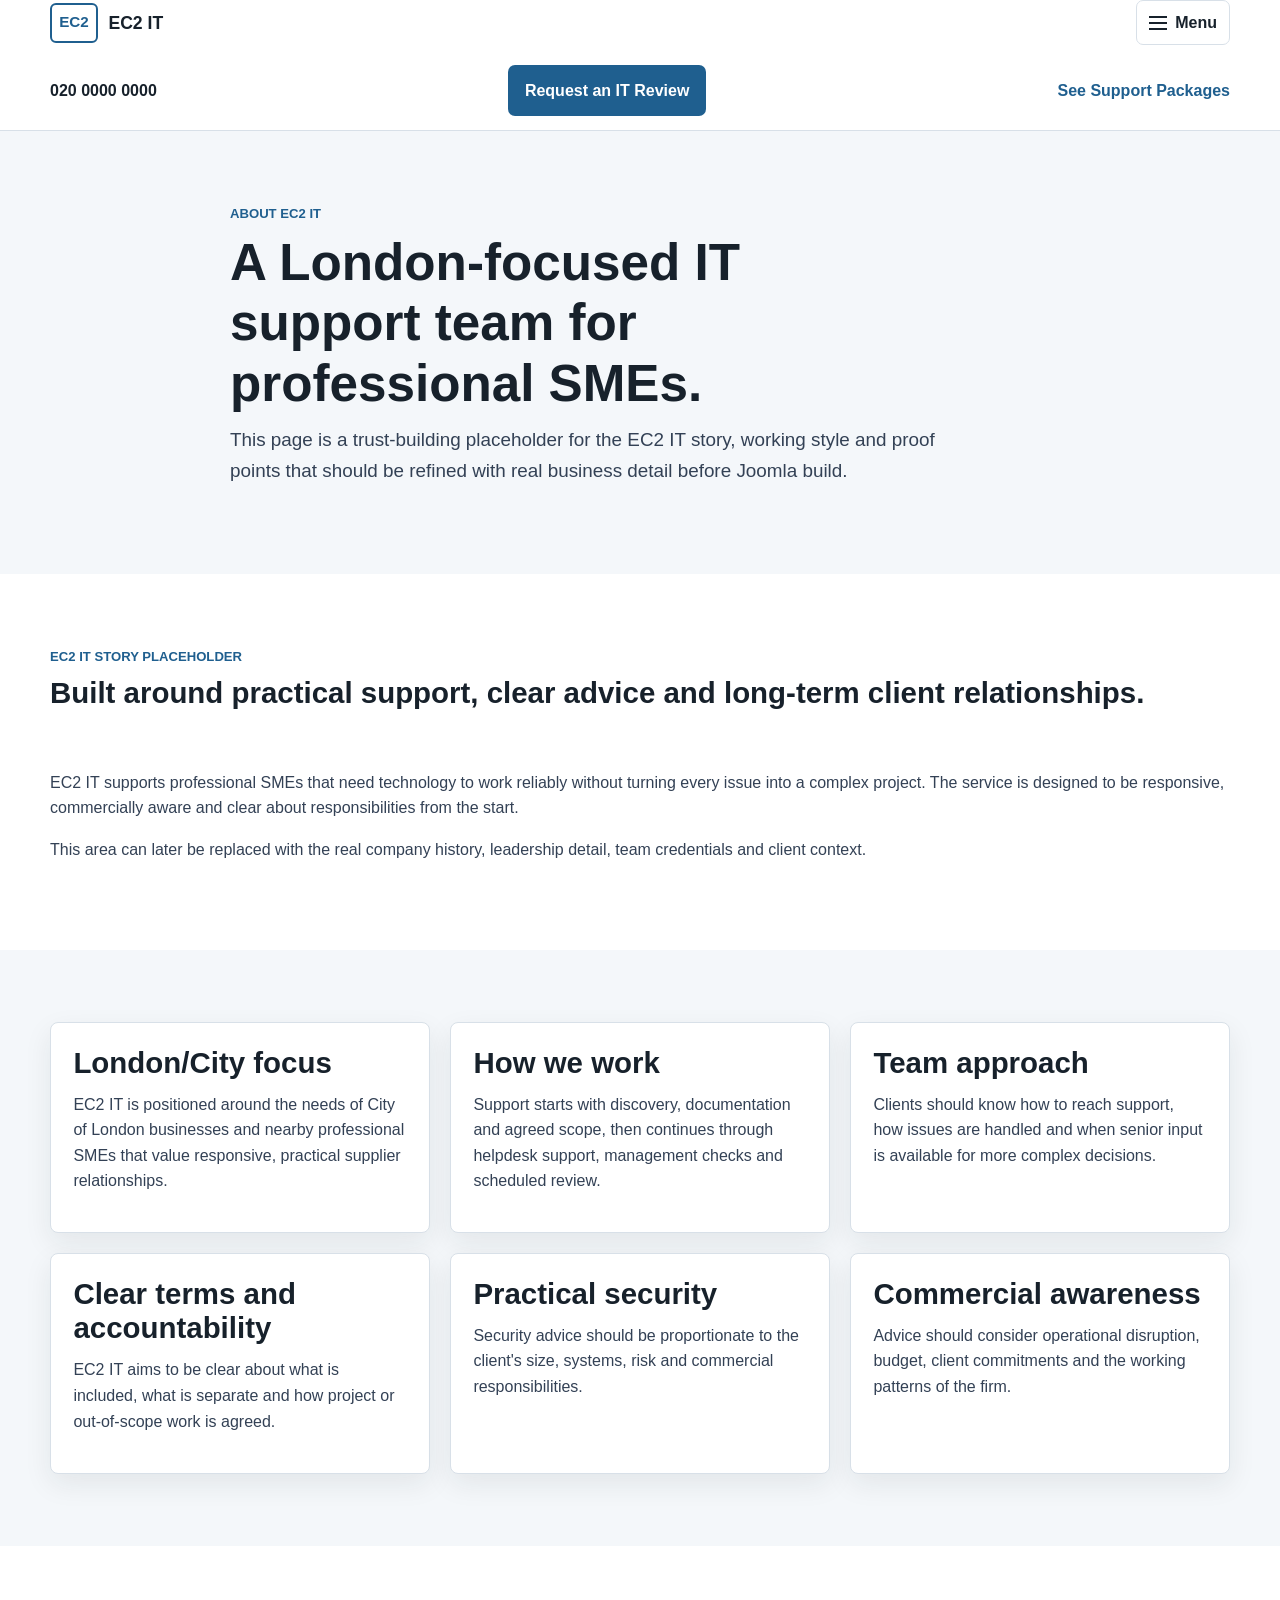
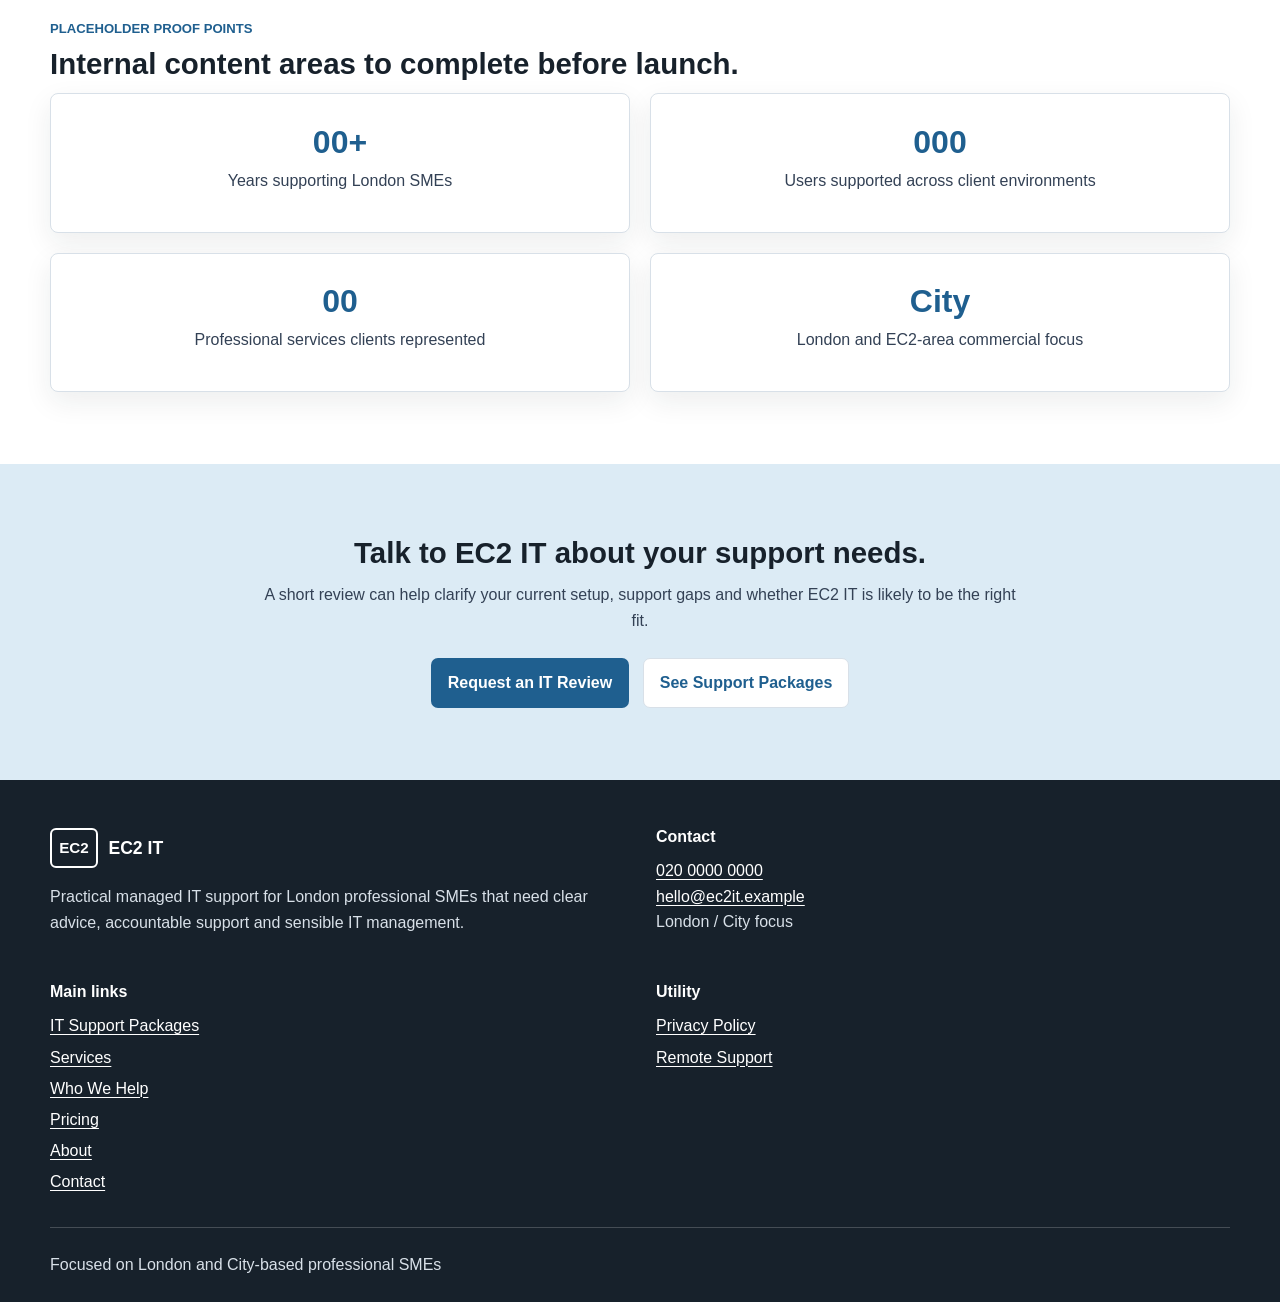
==== about.html @ 4c140a6c "Add EC2 IT website prototype" ====
<!doctype html>
<html lang="en-GB">
<head>
  <meta charset="utf-8">
  <meta name="viewport" content="width=device-width, initial-scale=1">
  <title>About EC2 IT | London Managed IT Support</title>
  <meta name="description" content="About EC2 IT, a London and City-focused managed IT support provider for professional SMEs.">
  <link rel="stylesheet" href="assets/css/styles.css">
</head>
<body>
  <a class="skip-link" href="#main-content">Skip to main content</a>

  <!-- Header module -->
  <header class="site-header">
    <div class="container header-inner">
      <a class="brand" href="index.html" aria-label="EC2 IT home">
        <span class="brand-mark" aria-hidden="true">EC2</span>
        <span class="brand-text">EC2 IT</span>
      </a>
      <button class="nav-toggle" type="button" aria-expanded="false" aria-controls="primary-navigation">
        <span class="nav-toggle-box" aria-hidden="true"><span></span><span></span><span></span></span>
        <span class="nav-toggle-text">Menu</span>
      </button>
      <nav class="primary-nav" id="primary-navigation" aria-label="Primary navigation">
        <ul>
          <li><a href="index.html">Home</a></li>
          <li><a href="packages.html">IT Support Packages</a></li>
          <li><a href="services.html">Services</a></li>
          <li><a href="who-we-help.html">Who We Help</a></li>
          <li><a href="pricing.html">Pricing</a></li>
          <li><a aria-current="page" href="about.html">About</a></li>
          <li><a href="index.html#faq">Resources / FAQ</a></li>
          <li><a href="contact.html">Contact</a></li>
        </ul>
      </nav>
      <div class="header-actions" aria-label="Contact and enquiries">
        <a class="phone-link" href="tel:+442000000000">020 0000 0000</a>
        <a class="btn btn-primary" href="contact.html">Request an IT Review</a>
        <a class="btn-link" href="packages.html">See Support Packages</a>
      </div>
    </div>
  </header>

  <main id="main-content">
    <!-- Hero article/module -->
    <section class="page-hero section">
      <div class="container narrow">
        <p class="eyebrow">About EC2 IT</p>
        <h1>A London-focused IT support team for professional SMEs.</h1>
        <p class="lead">This page is a trust-building placeholder for the EC2 IT story, working style and proof points that should be refined with real business detail before Joomla build.</p>
      </div>
    </section>

    <!-- Story module -->
    <section class="section">
      <div class="container split-layout">
        <div>
          <p class="section-kicker">EC2 IT story placeholder</p>
          <h2>Built around practical support, clear advice and long-term client relationships.</h2>
        </div>
        <div>
          <p>EC2 IT supports professional SMEs that need technology to work reliably without turning every issue into a complex project. The service is designed to be responsive, commercially aware and clear about responsibilities from the start.</p>
          <p>This area can later be replaced with the real company history, leadership detail, team credentials and client context.</p>
        </div>
      </div>
    </section>

    <!-- About content modules -->
    <section class="section section-muted">
      <div class="container card-grid three">
        <article class="mini-card">
          <h2>London/City focus</h2>
          <p>EC2 IT is positioned around the needs of City of London businesses and nearby professional SMEs that value responsive, practical supplier relationships.</p>
        </article>
        <article class="mini-card">
          <h2>How we work</h2>
          <p>Support starts with discovery, documentation and agreed scope, then continues through helpdesk support, management checks and scheduled review.</p>
        </article>
        <article class="mini-card">
          <h2>Team approach</h2>
          <p>Clients should know how to reach support, how issues are handled and when senior input is available for more complex decisions.</p>
        </article>
        <article class="mini-card">
          <h2>Clear terms and accountability</h2>
          <p>EC2 IT aims to be clear about what is included, what is separate and how project or out-of-scope work is agreed.</p>
        </article>
        <article class="mini-card">
          <h2>Practical security</h2>
          <p>Security advice should be proportionate to the client's size, systems, risk and commercial responsibilities.</p>
        </article>
        <article class="mini-card">
          <h2>Commercial awareness</h2>
          <p>Advice should consider operational disruption, budget, client commitments and the working patterns of the firm.</p>
        </article>
      </div>
    </section>

    <!-- Proof points module -->
    <section class="section">
      <div class="container">
        <p class="section-kicker">Placeholder proof points</p>
        <h2>Internal content areas to complete before launch.</h2>
        <div class="proof-grid">
          <div class="proof-card">
            <span class="proof-number">00+</span>
            <p>Years supporting London SMEs</p>
          </div>
          <div class="proof-card">
            <span class="proof-number">000</span>
            <p>Users supported across client environments</p>
          </div>
          <div class="proof-card">
            <span class="proof-number">00</span>
            <p>Professional services clients represented</p>
          </div>
          <div class="proof-card">
            <span class="proof-number">City</span>
            <p>London and EC2-area commercial focus</p>
          </div>
        </div>
      </div>
    </section>

    <!-- CTA module -->
    <section class="section final-cta">
      <div class="container narrow">
        <h2>Talk to EC2 IT about your support needs.</h2>
        <p>A short review can help clarify your current setup, support gaps and whether EC2 IT is likely to be the right fit.</p>
        <div class="button-row centered">
          <a class="btn btn-primary" href="contact.html">Request an IT Review</a>
          <a class="btn btn-secondary" href="packages.html">See Support Packages</a>
        </div>
      </div>
    </section>
  </main>

  <!-- Footer module -->
  <footer class="site-footer">
    <div class="container footer-grid">
      <div>
        <a class="brand footer-brand" href="index.html" aria-label="EC2 IT home">
          <span class="brand-mark" aria-hidden="true">EC2</span>
          <span class="brand-text">EC2 IT</span>
        </a>
        <p>Practical managed IT support for London professional SMEs that need clear advice, accountable support and sensible IT management.</p>
      </div>
      <div>
        <h2 class="footer-heading">Contact</h2>
        <address>
          <a href="tel:+442000000000">020 0000 0000</a><br>
          <a href="mailto:hello@ec2it.example">hello@ec2it.example</a><br>
          London / City focus
        </address>
      </div>
      <nav aria-label="Footer main links">
        <h2 class="footer-heading">Main links</h2>
        <ul class="footer-links">
          <li><a href="packages.html">IT Support Packages</a></li>
          <li><a href="services.html">Services</a></li>
          <li><a href="who-we-help.html">Who We Help</a></li>
          <li><a href="pricing.html">Pricing</a></li>
          <li><a href="about.html">About</a></li>
          <li><a href="contact.html">Contact</a></li>
        </ul>
      </nav>
      <nav aria-label="Footer utility links">
        <h2 class="footer-heading">Utility</h2>
        <ul class="footer-links">
          <li><a href="#">Privacy Policy</a></li>
          <li><a href="#">Remote Support</a></li>
        </ul>
      </nav>
    </div>
    <div class="container footer-bottom">
      <p>Focused on London and City-based professional SMEs</p>
    </div>
  </footer>

  <script src="assets/js/main.js"></script>
</body>
</html>
---- assets/css/styles.css ----
/* EC2 IT static prototype styles. Structured for later Joomla/T4 module mapping. */
:root {
  --colour-ink: #17212b;
  --colour-text: #334155;
  --colour-muted: #64748b;
  --colour-border: #d8e0e8;
  --colour-soft: #f4f7fa;
  --colour-soft-2: #eef3f7;
  --colour-white: #ffffff;
  --colour-blue: #1f5f8f;
  --colour-blue-dark: #17486d;
  --colour-blue-soft: #dcebf5;
  --colour-focus: #b7791f;
  --shadow-subtle: 0 10px 28px rgba(23, 33, 43, 0.08);
  --radius: 8px;
  --container: 1180px;
}

* {
  box-sizing: border-box;
}

html {
  scroll-behavior: smooth;
}

body {
  margin: 0;
  color: var(--colour-text);
  background: var(--colour-white);
  font-family: Arial, Helvetica, sans-serif;
  font-size: 16px;
  line-height: 1.6;
}

body.nav-open {
  overflow: hidden;
}

img,
svg {
  max-width: 100%;
}

a {
  color: var(--colour-blue);
  text-decoration-thickness: 1px;
  text-underline-offset: 0.18em;
}

a:hover {
  color: var(--colour-blue-dark);
}

:focus-visible {
  outline: 3px solid var(--colour-focus);
  outline-offset: 3px;
}

h1,
h2,
h3 {
  color: var(--colour-ink);
  line-height: 1.18;
  margin: 0 0 0.7rem;
  font-weight: 700;
}

h1 {
  font-size: clamp(2.15rem, 4vw, 4rem);
  max-width: 12.5em;
}

h2 {
  font-size: clamp(1.55rem, 2.3vw, 2.25rem);
}

h3 {
  font-size: 1.12rem;
}

p {
  margin: 0 0 1rem;
}

ul,
ol {
  margin-top: 0;
}

address {
  font-style: normal;
}

caption {
  padding: 0 0 0.75rem;
  text-align: left;
  font-weight: 700;
  color: var(--colour-ink);
}

input,
select,
textarea,
button {
  font: inherit;
}

.skip-link {
  position: absolute;
  left: 1rem;
  top: 1rem;
  z-index: 100;
  transform: translateY(-150%);
  background: var(--colour-ink);
  color: var(--colour-white);
  padding: 0.7rem 1rem;
  border-radius: var(--radius);
}

.skip-link:focus {
  transform: translateY(0);
}

.container {
  width: min(100% - 2rem, var(--container));
  margin-inline: auto;
}

.narrow {
  max-width: 820px;
}

.section {
  padding: 4.5rem 0;
}

.section-muted {
  background: var(--colour-soft);
}

.section-callout {
  background: var(--colour-ink);
  color: var(--colour-white);
}

.section-callout h2,
.section-callout .section-kicker {
  color: var(--colour-white);
}

.section-heading {
  display: flex;
  justify-content: space-between;
  align-items: end;
  gap: 2rem;
  margin-bottom: 2rem;
}

.section-heading h2 {
  max-width: 780px;
}

.section-kicker,
.eyebrow,
.card-label {
  margin-bottom: 0.55rem;
  color: var(--colour-blue);
  font-size: 0.82rem;
  font-weight: 700;
  letter-spacing: 0;
  text-transform: uppercase;
}

.lead {
  color: var(--colour-text);
  font-size: 1.18rem;
  max-width: 720px;
}

.small-note {
  color: var(--colour-muted);
  font-size: 0.94rem;
  margin-top: 1.25rem;
}

.site-header {
  position: sticky;
  top: 0;
  z-index: 30;
  background: rgba(255, 255, 255, 0.97);
  border-bottom: 1px solid var(--colour-border);
}

.header-inner {
  display: grid;
  grid-template-columns: auto 1fr auto;
  gap: 1.25rem;
  align-items: center;
  min-height: 82px;
}

.brand {
  display: inline-flex;
  align-items: center;
  gap: 0.65rem;
  color: var(--colour-ink);
  font-weight: 700;
  text-decoration: none;
  white-space: nowrap;
}

.brand-mark {
  display: inline-grid;
  place-items: center;
  width: 48px;
  height: 40px;
  border: 2px solid var(--colour-blue);
  border-radius: 6px;
  color: var(--colour-blue);
  font-size: 0.95rem;
}

.brand-text {
  font-size: 1.1rem;
}

.primary-nav ul {
  display: flex;
  justify-content: center;
  gap: 0.2rem;
  padding: 0;
  margin: 0;
  list-style: none;
}

.primary-nav a {
  display: block;
  padding: 0.55rem 0.6rem;
  border-radius: 6px;
  color: var(--colour-text);
  font-size: 0.92rem;
  font-weight: 700;
  text-decoration: none;
}

.primary-nav a:hover,
.primary-nav a[aria-current="page"] {
  background: var(--colour-blue-soft);
  color: var(--colour-blue-dark);
}

.header-actions {
  display: flex;
  align-items: center;
  gap: 0.75rem;
  white-space: nowrap;
}

.phone-link {
  color: var(--colour-ink);
  font-weight: 700;
  text-decoration: none;
}

.btn,
.btn-link,
.text-link,
.card-link {
  font-weight: 700;
}

.btn {
  display: inline-flex;
  min-height: 44px;
  align-items: center;
  justify-content: center;
  gap: 0.45rem;
  padding: 0.72rem 1rem;
  border: 1px solid transparent;
  border-radius: 7px;
  text-align: center;
  text-decoration: none;
  cursor: pointer;
}

.btn-primary {
  background: var(--colour-blue);
  color: var(--colour-white);
}

.btn-primary:hover {
  background: var(--colour-blue-dark);
  color: var(--colour-white);
}

.btn-secondary {
  background: var(--colour-white);
  color: var(--colour-blue);
  border-color: var(--colour-border);
}

.btn-secondary:hover {
  background: var(--colour-blue-soft);
  color: var(--colour-blue-dark);
}

.btn-link {
  color: var(--colour-blue);
  text-decoration: none;
}

.button-row {
  display: flex;
  flex-wrap: wrap;
  gap: 0.85rem;
  align-items: center;
  margin-top: 1.5rem;
}

.button-row.centered {
  justify-content: center;
}

.nav-toggle {
  display: none;
  align-items: center;
  justify-content: center;
  gap: 0.5rem;
  min-height: 44px;
  padding: 0.55rem 0.75rem;
  border: 1px solid var(--colour-border);
  border-radius: 7px;
  background: var(--colour-white);
  color: var(--colour-ink);
  font-weight: 700;
  cursor: pointer;
}

.nav-toggle-box {
  display: grid;
  gap: 4px;
}

.nav-toggle-box span {
  display: block;
  width: 18px;
  height: 2px;
  background: var(--colour-ink);
}

.hero {
  padding-top: 5.5rem;
  background: linear-gradient(180deg, var(--colour-soft) 0%, var(--colour-white) 100%);
}

.hero-grid {
  display: grid;
  grid-template-columns: minmax(0, 1.1fr) minmax(320px, 0.75fr);
  gap: 3rem;
  align-items: center;
}

.hero-panel {
  display: grid;
  gap: 1rem;
}

.placeholder-box {
  display: grid;
  place-items: center;
  min-height: 120px;
  border: 1px dashed #9aabbc;
  border-radius: var(--radius);
  background: repeating-linear-gradient(
    135deg,
    #f8fafc,
    #f8fafc 10px,
    #edf2f7 10px,
    #edf2f7 20px
  );
  color: var(--colour-muted);
  text-align: center;
  font-weight: 700;
}

.placeholder-box.large {
  min-height: 320px;
}

.placeholder-box.medium {
  min-height: 190px;
}

.placeholder-box.small {
  min-height: 96px;
  margin-bottom: 1.1rem;
}

.panel-note,
.panel,
.card,
.mini-card,
.testimonial-card,
.service-card,
.price-card,
.step-card,
.proof-card,
.contact-card,
.contact-form {
  border: 1px solid var(--colour-border);
  border-radius: var(--radius);
  background: var(--colour-white);
  box-shadow: var(--shadow-subtle);
}

.panel-note {
  padding: 1.25rem;
}

.proof-strip {
  display: grid;
  grid-template-columns: repeat(4, 1fr);
  gap: 0;
  padding: 0;
  margin: 3rem 0 0;
  overflow: hidden;
  border: 1px solid var(--colour-border);
  border-radius: var(--radius);
  background: var(--colour-white);
  list-style: none;
}

.proof-strip li {
  padding: 1rem;
  border-right: 1px solid var(--colour-border);
  color: var(--colour-ink);
  font-weight: 700;
  text-align: center;
}

.proof-strip li:last-child {
  border-right: 0;
}

.tag-grid {
  display: flex;
  flex-wrap: wrap;
  gap: 0.75rem;
  margin-top: 1.25rem;
}

.tag-grid span {
  display: inline-flex;
  align-items: center;
  min-height: 38px;
  padding: 0.45rem 0.8rem;
  border: 1px solid var(--colour-border);
  border-radius: 7px;
  background: var(--colour-white);
  color: var(--colour-ink);
  font-weight: 700;
}

.tag-grid.compact span {
  min-height: auto;
}

.card-grid,
.service-grid,
.price-grid,
.step-grid,
.proof-grid,
.reason-grid {
  display: grid;
  gap: 1.25rem;
}

.card-grid.four,
.price-grid {
  grid-template-columns: repeat(4, 1fr);
}

.card-grid.three,
.service-grid,
.step-grid {
  grid-template-columns: repeat(3, 1fr);
}

.proof-grid,
.reason-grid {
  grid-template-columns: repeat(4, 1fr);
}

.card,
.mini-card,
.testimonial-card,
.service-card,
.price-card,
.step-card,
.proof-card {
  padding: 1.4rem;
}

.package-card {
  display: flex;
  flex-direction: column;
}

.package-card .card-link {
  margin-top: auto;
}

.best-fit {
  color: var(--colour-ink);
  font-size: 0.95rem;
}

.check-list,
.plain-list {
  display: grid;
  gap: 0.45rem;
  padding-left: 1.15rem;
  margin-bottom: 1.25rem;
}

.check-list li::marker {
  color: var(--colour-blue);
}

.plain-list li::marker {
  color: var(--colour-muted);
}

.check-list.columns {
  grid-template-columns: repeat(2, minmax(0, 1fr));
}

.icon-placeholder {
  width: 42px;
  height: 42px;
  margin-bottom: 1rem;
  border: 1px solid var(--colour-border);
  border-radius: 7px;
  background: var(--colour-blue-soft);
}

.split-layout,
.two-column,
.contact-layout {
  display: grid;
  grid-template-columns: minmax(0, 0.85fr) minmax(0, 1.15fr);
  gap: 3rem;
  align-items: start;
}

.feature-list {
  display: grid;
  gap: 1rem;
}

.feature-list article {
  padding-bottom: 1rem;
  border-bottom: 1px solid var(--colour-border);
}

.feature-list article:last-child {
  padding-bottom: 0;
  border-bottom: 0;
}

.reason-grid {
  margin-top: 1.75rem;
}

.reason-item {
  padding: 1rem;
  border-left: 4px solid var(--colour-blue);
  background: var(--colour-white);
  color: var(--colour-ink);
  font-weight: 700;
}

.callout {
  display: flex;
  justify-content: space-between;
  align-items: center;
  gap: 2rem;
}

.callout p {
  max-width: 720px;
}

.testimonial-card {
  margin: 0;
}

.testimonial-card blockquote {
  margin: 0 0 1rem;
  color: var(--colour-ink);
  font-size: 1.04rem;
}

.testimonial-card figcaption {
  color: var(--colour-muted);
  font-weight: 700;
}

.faq-list {
  display: grid;
  gap: 0.75rem;
  margin-top: 1.5rem;
}

details {
  border: 1px solid var(--colour-border);
  border-radius: var(--radius);
  background: var(--colour-white);
}

summary {
  padding: 1rem 1.15rem;
  color: var(--colour-ink);
  font-weight: 700;
  cursor: pointer;
}

details p {
  padding: 0 1.15rem 1.15rem;
}

.final-cta {
  background: var(--colour-blue-soft);
  text-align: center;
}

.final-cta p {
  max-width: 760px;
  margin-inline: auto;
}

.page-hero {
  background: var(--colour-soft);
}

.table-scroll {
  overflow-x: auto;
  border: 1px solid var(--colour-border);
  border-radius: var(--radius);
  background: var(--colour-white);
}

.comparison-table {
  width: 100%;
  min-width: 920px;
  border-collapse: collapse;
}

.comparison-table th,
.comparison-table td {
  padding: 0.9rem 1rem;
  border-bottom: 1px solid var(--colour-border);
  text-align: left;
  vertical-align: top;
}

.comparison-table thead th {
  background: var(--colour-ink);
  color: var(--colour-white);
}

.comparison-table tbody th {
  color: var(--colour-ink);
  width: 22%;
}

.comparison-table tr:last-child th,
.comparison-table tr:last-child td {
  border-bottom: 0;
}

.panel {
  padding: 1.5rem;
}

.price-card {
  border-top: 4px solid var(--colour-blue);
}

.price {
  margin: 0.8rem 0;
  color: var(--colour-ink);
  font-size: 1.8rem;
  font-weight: 700;
}

.price span {
  display: block;
  margin-top: 0.2rem;
  color: var(--colour-muted);
  font-size: 0.92rem;
  font-weight: 700;
}

.service-card {
  display: flex;
  flex-direction: column;
}

.service-card .card-link {
  margin-top: auto;
}

.proof-card {
  text-align: center;
}

.proof-number {
  display: block;
  color: var(--colour-blue);
  font-size: 2rem;
  font-weight: 700;
}

.contact-layout {
  grid-template-columns: minmax(280px, 0.8fr) minmax(0, 1.2fr);
}

.contact-card,
.contact-form {
  padding: 1.5rem;
}

.form-intro {
  color: var(--colour-muted);
}

.form-grid {
  display: grid;
  grid-template-columns: repeat(2, 1fr);
  gap: 1rem;
  margin: 1.25rem 0;
}

.field {
  display: grid;
  gap: 0.35rem;
}

.field.full {
  grid-column: 1 / -1;
}

label {
  color: var(--colour-ink);
  font-weight: 700;
}

input,
select,
textarea {
  width: 100%;
  min-height: 44px;
  padding: 0.7rem 0.8rem;
  border: 1px solid #b8c4cf;
  border-radius: 7px;
  background: var(--colour-white);
  color: var(--colour-ink);
}

textarea {
  resize: vertical;
}

.form-status {
  margin: 0.85rem 0 0;
  color: var(--colour-blue-dark);
  font-weight: 700;
}

.step-number {
  display: inline-grid;
  place-items: center;
  width: 36px;
  height: 36px;
  margin-bottom: 1rem;
  border-radius: 50%;
  background: var(--colour-blue);
  color: var(--colour-white);
  font-weight: 700;
}

.site-footer {
  padding: 3rem 0 1.5rem;
  background: var(--colour-ink);
  color: #d8e0e8;
}

.site-footer a {
  color: #ffffff;
}

.footer-grid {
  display: grid;
  grid-template-columns: 1.4fr 1fr 1fr 0.8fr;
  gap: 2rem;
}

.footer-brand {
  color: var(--colour-white);
  margin-bottom: 1rem;
}

.footer-brand .brand-mark {
  border-color: #ffffff;
  color: #ffffff;
}

.footer-heading {
  color: var(--colour-white);
  font-size: 1rem;
}

.footer-links {
  display: grid;
  gap: 0.35rem;
  padding: 0;
  margin: 0;
  list-style: none;
}

.footer-bottom {
  padding-top: 1.5rem;
  margin-top: 2rem;
  border-top: 1px solid rgba(255, 255, 255, 0.2);
  color: #d8e0e8;
}

.footer-bottom p {
  margin: 0;
}

@media (max-width: 1280px) {
  .header-inner {
    grid-template-columns: auto auto;
  }

  .nav-toggle {
    display: inline-flex;
    justify-self: end;
  }

  .primary-nav {
    display: none;
    grid-column: 1 / -1;
    padding: 1rem 0;
    border-top: 1px solid var(--colour-border);
  }

  .primary-nav.is-open {
    display: block;
  }

  .primary-nav ul {
    display: grid;
    grid-template-columns: repeat(2, minmax(0, 1fr));
    gap: 0.35rem;
  }

  .primary-nav a {
    padding: 0.8rem;
    background: var(--colour-soft);
  }

  .header-actions {
    grid-column: 1 / -1;
    justify-content: space-between;
    padding-bottom: 0.9rem;
  }

  .hero-grid,
  .split-layout,
  .two-column,
  .contact-layout {
    grid-template-columns: 1fr;
  }

  .card-grid.four,
  .price-grid,
  .proof-grid,
  .reason-grid {
    grid-template-columns: repeat(2, 1fr);
  }

  .footer-grid {
    grid-template-columns: repeat(2, 1fr);
  }
}

@media (max-width: 760px) {
  .section {
    padding: 3rem 0;
  }

  .header-inner {
    min-height: 72px;
  }

  .header-actions {
    align-items: stretch;
    flex-direction: column;
    gap: 0.65rem;
  }

  .header-actions .btn,
  .header-actions .btn-link,
  .phone-link {
    width: 100%;
    text-align: center;
  }

  .primary-nav ul,
  .card-grid.four,
  .card-grid.three,
  .service-grid,
  .price-grid,
  .step-grid,
  .proof-grid,
  .reason-grid,
  .form-grid {
    grid-template-columns: 1fr;
  }

  .section-heading,
  .callout {
    display: grid;
    align-items: start;
  }

  .hero {
    padding-top: 3rem;
  }

  .hero-grid {
    gap: 2rem;
  }

  .placeholder-box.large {
    min-height: 220px;
  }

  .proof-strip {
    grid-template-columns: 1fr;
  }

  .proof-strip li {
    border-right: 0;
    border-bottom: 1px solid var(--colour-border);
  }

  .proof-strip li:last-child {
    border-bottom: 0;
  }

  .check-list.columns {
    grid-template-columns: 1fr;
  }

  .footer-grid {
    grid-template-columns: 1fr;
  }
}

@media (max-width: 460px) {
  .container {
    width: min(100% - 1.25rem, var(--container));
  }

  .button-row,
  .button-row.centered {
    display: grid;
  }

  .btn {
    width: 100%;
  }

  h1 {
    font-size: 2rem;
  }
}
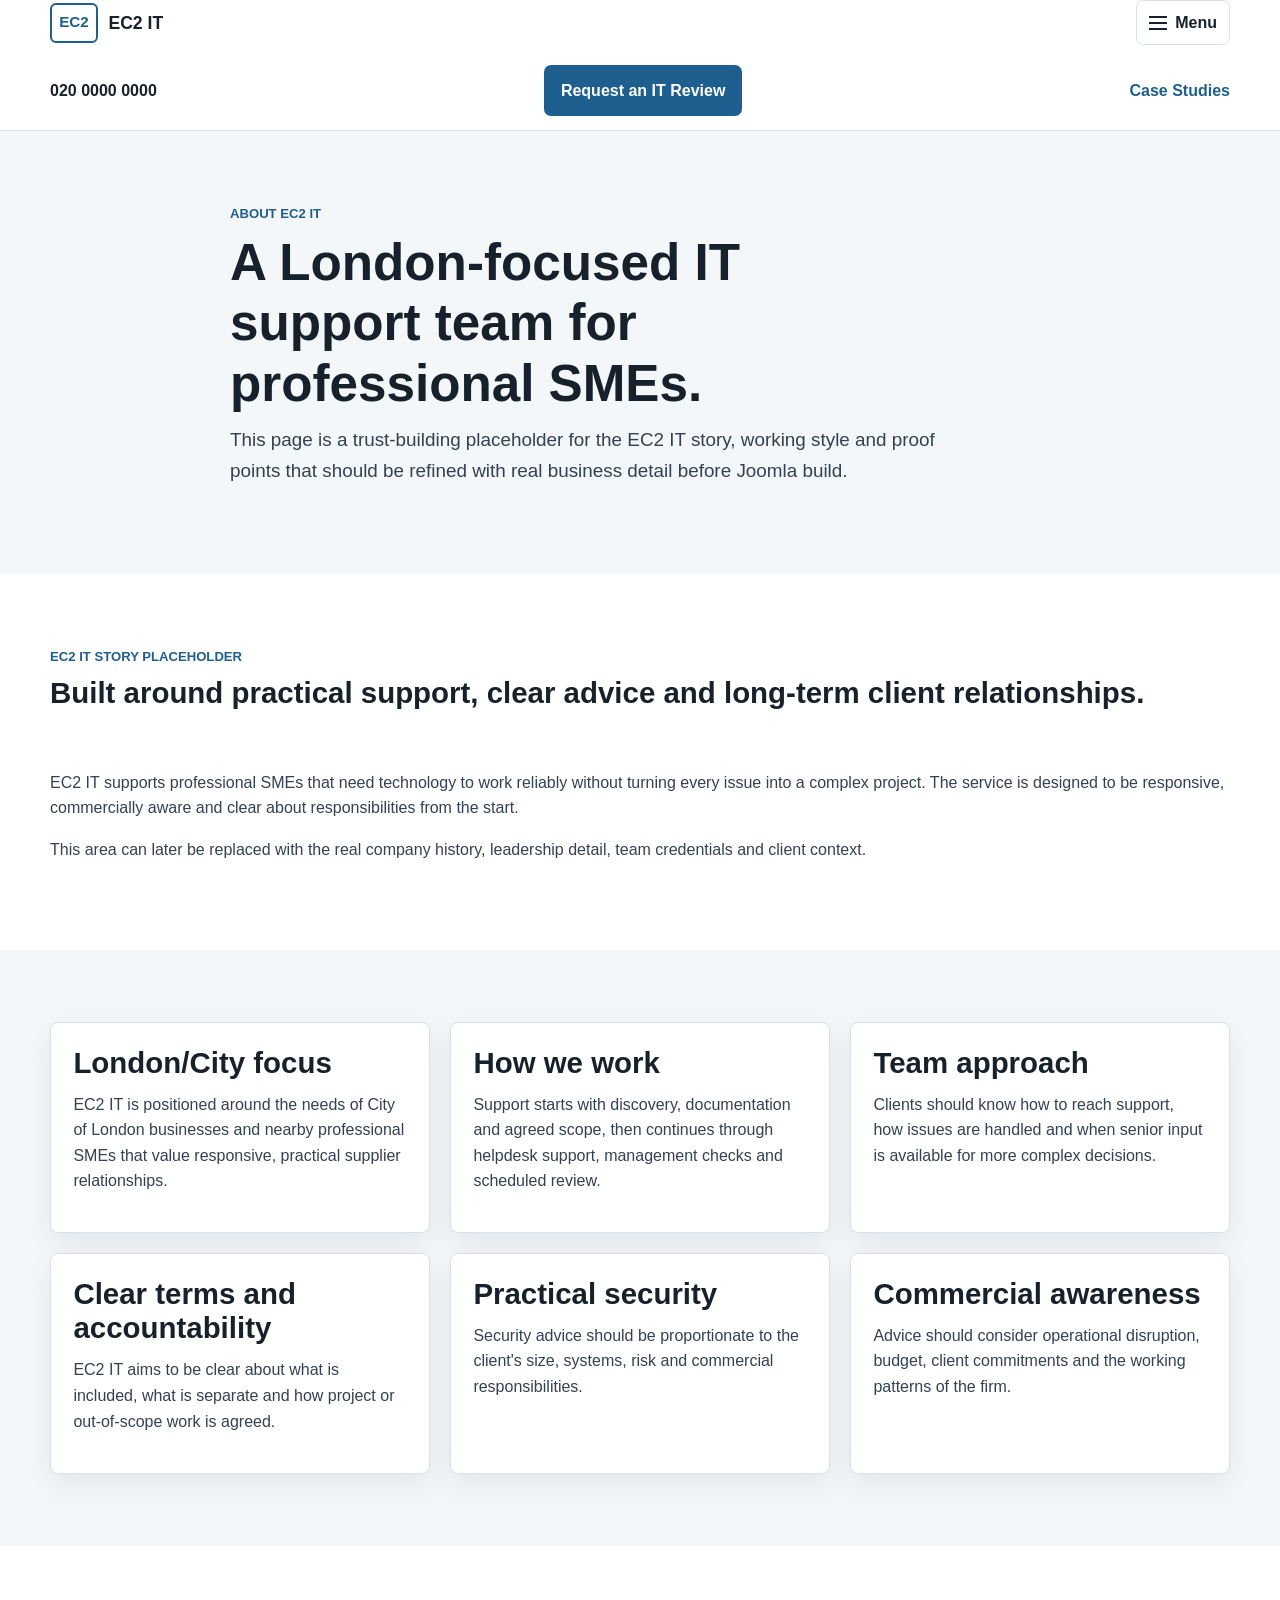
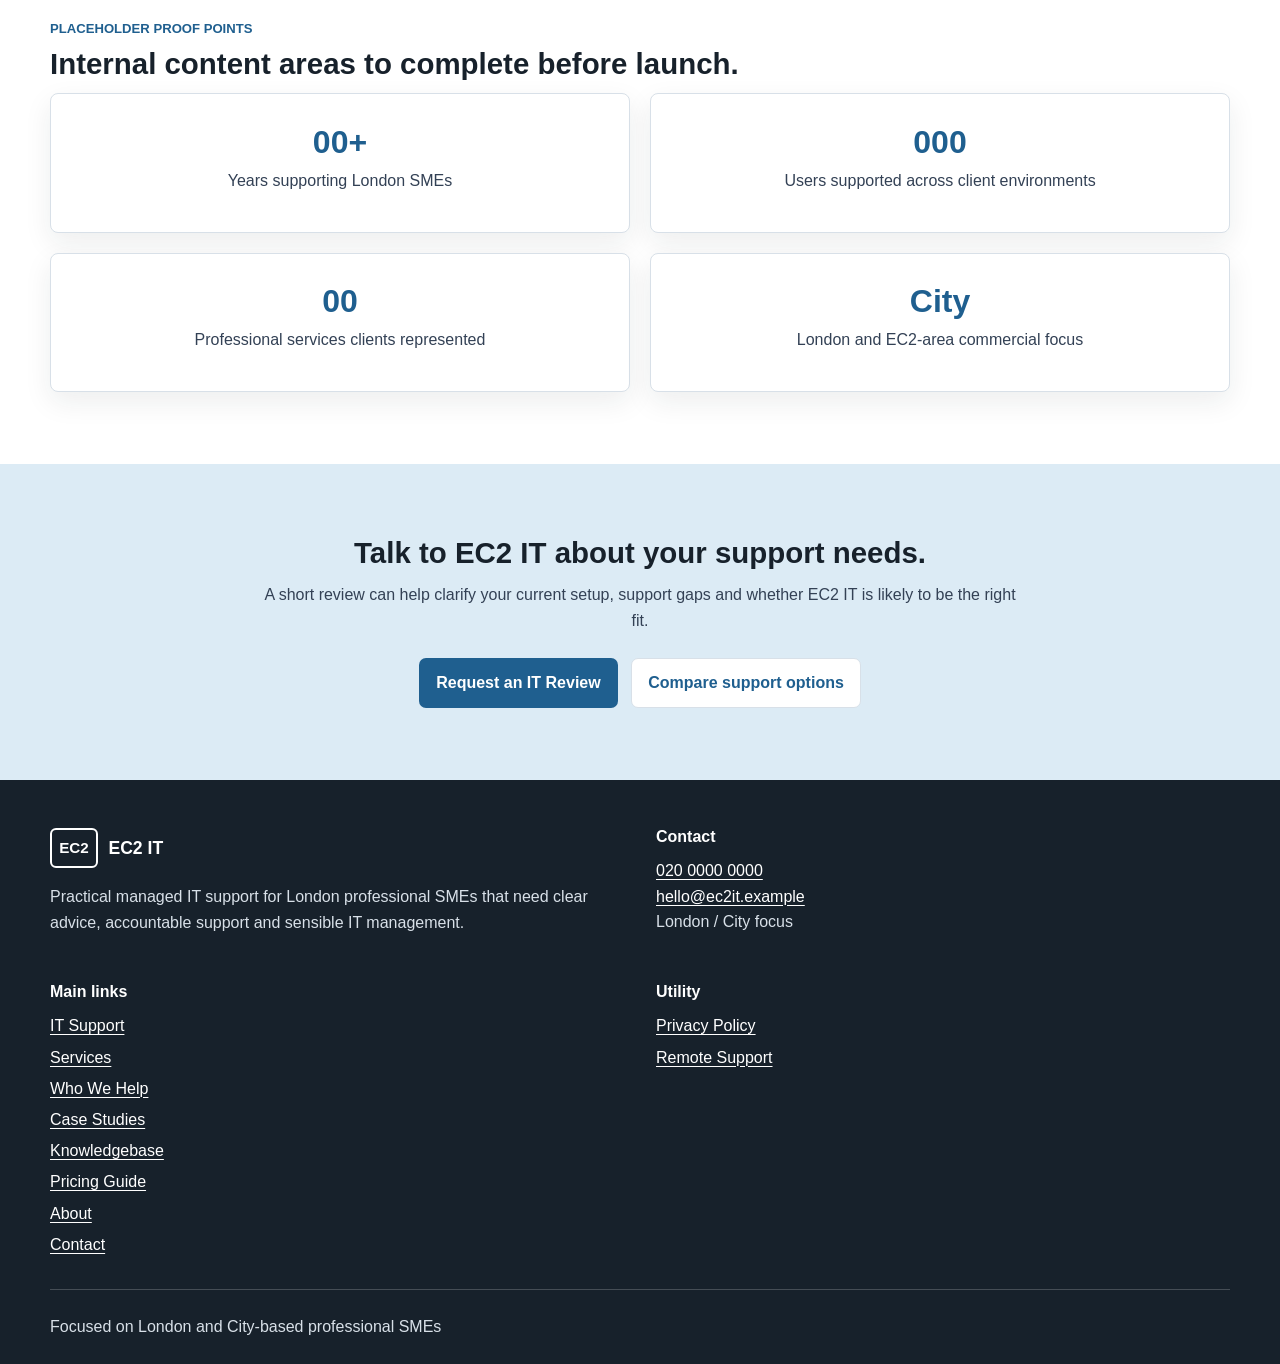
==== commit 1ab18931: "Add tiered mega menu navigation" ====
--- a/about.html
+++ b/about.html
@@ -7,9 +7,8 @@
   <meta name="description" content="About EC2 IT, a London and City-focused managed IT support provider for professional SMEs.">
   <link rel="stylesheet" href="assets/css/styles.css">
 </head>
-<body>
+<body class="template-ja-vega">
   <a class="skip-link" href="#main-content">Skip to main content</a>
-
   <!-- Header module -->
   <header class="site-header">
     <div class="container header-inner">
@@ -17,26 +16,124 @@
         <span class="brand-mark" aria-hidden="true">EC2</span>
         <span class="brand-text">EC2 IT</span>
       </a>
+
       <button class="nav-toggle" type="button" aria-expanded="false" aria-controls="primary-navigation">
         <span class="nav-toggle-box" aria-hidden="true"><span></span><span></span><span></span></span>
         <span class="nav-toggle-text">Menu</span>
       </button>
+
       <nav class="primary-nav" id="primary-navigation" aria-label="Primary navigation">
         <ul>
-          <li><a href="index.html">Home</a></li>
-          <li><a href="packages.html">IT Support Packages</a></li>
-          <li><a href="services.html">Services</a></li>
-          <li><a href="who-we-help.html">Who We Help</a></li>
-          <li><a href="pricing.html">Pricing</a></li>
-          <li><a aria-current="page" href="about.html">About</a></li>
-          <li><a href="index.html#faq">Resources / FAQ</a></li>
-          <li><a href="contact.html">Contact</a></li>
+          <li><a aria-current="page" href="about.html">Why Us</a></li>
+          <li>
+            <details class="nav-mega">
+              <summary>What We Do</summary>
+              <!-- Mega menu module: What We Do -->
+              <div class="mega-panel">
+                <div class="mega-panel-inner">
+                  <div>
+                    <p class="section-kicker">Traditional services</p>
+                    <h2>Core capabilities</h2>
+                    <p class="mega-intro">Best for in-house IT managers, CTOs and operations leads looking for specific support capability.</p>
+                    <div class="mega-section-grid">
+                      <ul class="mega-link-list">
+                        <li><a href="packages.html">Managed IT Support</a><small>Responsive helpdesk, monitoring options and agreed City response expectations.</small></li>
+                        <li><a href="services.html#cyber-readiness">Cyber Security &amp; Compliance</a><small>Managed SOC coordination, penetration testing support and FCA/ISO27001 readiness.</small></li>
+                        <li><a href="services.html#cloud-infrastructure">Cloud &amp; Infrastructure</a><small>Secure Azure, AWS, private cloud and hybrid environments.</small></li>
+                      </ul>
+                      <ul class="mega-link-list">
+                        <li><a href="services.html#modern-workplace">Modern Workplace</a><small>Microsoft 365 optimisation, secure remote working and hardware lifecycle planning.</small></li>
+                        <li><a href="services.html#strategic-vcio">Strategic vCIO</a><small>Technology roadmapping, budgeting and IT governance for leadership reporting.</small></li>
+                        <li><a href="pricing.html">Pricing Guide</a><small>Indicative support ranges and the factors that change monthly cost.</small></li>
+                      </ul>
+                    </div>
+                  </div>
+                  <aside class="mega-case-study" aria-label="Featured case study">
+                    <div class="placeholder-box small"><span>City office image placeholder</span></div>
+                    <p class="card-label">Featured case study</p>
+                    <h3>Weekend Cloud Migration</h3>
+                    <p>How a 150-user investment firm could move to a secure private cloud with careful planning, testing and weekend delivery.</p>
+                    <a class="card-link" href="case-studies.html">Read the success story -&gt;</a>
+                  </aside>
+                </div>
+                <div class="mega-trust-footer">Serving firms in EC1-EC4. City response expectations are agreed during discovery, with local engineer coverage available where required.</div>
+              </div>
+            </details>
+          </li>
+          <li>
+            <details class="nav-mega">
+              <summary>Who You Are</summary>
+              <!-- Mega menu module: Who You Are -->
+              <div class="mega-panel">
+                <div class="mega-panel-inner">
+                  <div>
+                    <p class="section-kicker">Sectors and roles</p>
+                    <h2>For professional services teams with specific working pressures.</h2>
+                    <div class="mega-section-grid">
+                      <div>
+                        <h3>By industry sector</h3>
+                        <ul class="mega-link-list">
+                          <li><a href="who-we-help.html#legal-firms">Legal &amp; Law Firms</a><small>Secure case management, SRA considerations and encrypted communication systems.</small></li>
+                          <li><a href="who-we-help.html#finance-firms">Finance &amp; Wealth Management</a><small>FCA-aligned data storage, resilient infrastructure and clear audit trails.</small></li>
+                          <li><a href="who-we-help.html#consultancy-firms">Executive Search &amp; Consultancy</a><small>CRM availability, mobile workforce security and reliable client presentation tech.</small></li>
+                        </ul>
+                      </div>
+                      <div>
+                        <h3>By your role</h3>
+                        <ul class="mega-link-list">
+                          <li><a href="who-we-help.html#business-leaders">For Business Leaders</a><small>Scale securely, control IT spend and reduce operational uncertainty.</small></li>
+                          <li><a href="who-we-help.html#internal-it-teams">For Internal IT Teams</a><small>Escalation support, project delivery and monitoring to support internal capacity.</small></li>
+                        </ul>
+                      </div>
+                    </div>
+                  </div>
+                  <aside class="mega-case-study" aria-label="Featured legal case study">
+                    <p class="card-label">Featured case study</p>
+                    <h3>SRA &amp; Cyber Essentials Plus Readiness</h3>
+                    <p>How a Mayfair law firm could tighten email security, improve compliance evidence and reduce spoofing risk.</p>
+                    <a class="card-link" href="case-studies.html">See legal case study -&gt;</a>
+                  </aside>
+                </div>
+                <div class="mega-trust-footer">Serving firms in EC1-EC4. Local knowledge matters when office visits, supplier coordination and executive availability are time-sensitive.</div>
+              </div>
+            </details>
+          </li>
+          <li>
+            <details class="nav-mega">
+              <summary>Your Challenges</summary>
+              <!-- Mega menu module: Your Challenges -->
+              <div class="mega-panel">
+                <div class="mega-panel-inner">
+                  <div>
+                    <p class="section-kicker">What is your question?</p>
+                    <h2>Start from the trigger event, not the technical label.</h2>
+                    <ul class="mega-link-list">
+                      <li><a href="services.html#office-relocation">We are moving offices in the City. How do we avoid downtime?</a><span class="challenge-answer">Solution: Office relocation planning and IT move support.</span></li>
+                      <li><a href="services.html#cyber-readiness">Are our client files safe from a cyber attack?</a><span class="challenge-answer">Solution: Cyber security audit and readiness review.</span></li>
+                      <li><a href="services.html#msp-transition">Our current IT support is slower than we need. How quickly can we switch?</a><span class="challenge-answer">Solution: Managed provider transition planning.</span></li>
+                      <li><a href="services.html#compliance-governance">How do we align IT infrastructure with FCA guidelines?</a><span class="challenge-answer">Solution: Compliance and governance framework support.</span></li>
+                      <li><a href="services.html#device-provisioning">We are hiring fast. How do we onboard remote staff quickly?</a><span class="challenge-answer">Solution: Rapid device provisioning and secure onboarding.</span></li>
+                    </ul>
+                  </div>
+                  <aside class="mega-case-study" aria-label="Featured transition case study">
+                    <p class="card-label">Featured case study</p>
+                    <h3>Switched in 14 Days</h3>
+                    <p>How a City consultancy could move support provider with documented access, phased onboarding and no disruption to active client projects.</p>
+                    <a class="card-link" href="case-studies.html">See transition case study -&gt;</a>
+                  </aside>
+                </div>
+                <div class="mega-trust-footer">Serving firms in EC1-EC4. Practical local support for office moves, leadership meetings and time-sensitive City working patterns.</div>
+              </div>
+            </details>
+          </li>
+          <li><a href="knowledgebase.html">Knowledge Hub</a></li>
         </ul>
       </nav>
+
       <div class="header-actions" aria-label="Contact and enquiries">
         <a class="phone-link" href="tel:+442000000000">020 0000 0000</a>
         <a class="btn btn-primary" href="contact.html">Request an IT Review</a>
-        <a class="btn-link" href="packages.html">See Support Packages</a>
+        <a class="btn-link" href="case-studies.html">Case Studies</a>
       </div>
     </div>
   </header>
@@ -128,7 +225,7 @@
         <p>A short review can help clarify your current setup, support gaps and whether EC2 IT is likely to be the right fit.</p>
         <div class="button-row centered">
           <a class="btn btn-primary" href="contact.html">Request an IT Review</a>
-          <a class="btn btn-secondary" href="packages.html">See Support Packages</a>
+          <a class="btn btn-secondary" href="packages.html">Compare support options</a>
         </div>
       </div>
     </section>
@@ -154,11 +251,13 @@
       </div>
       <nav aria-label="Footer main links">
         <h2 class="footer-heading">Main links</h2>
-        <ul class="footer-links">
-          <li><a href="packages.html">IT Support Packages</a></li>
+                        <ul class="footer-links">
+          <li><a href="packages.html">IT Support</a></li>
           <li><a href="services.html">Services</a></li>
           <li><a href="who-we-help.html">Who We Help</a></li>
-          <li><a href="pricing.html">Pricing</a></li>
+          <li><a href="case-studies.html">Case Studies</a></li>
+          <li><a href="knowledgebase.html">Knowledgebase</a></li>
+          <li><a href="pricing.html">Pricing Guide</a></li>
           <li><a href="about.html">About</a></li>
           <li><a href="contact.html">Contact</a></li>
         </ul>
--- a/assets/css/styles.css
+++ b/assets/css/styles.css
@@ -1,4 +1,5 @@
 /* EC2 IT static prototype styles. Structured for later Joomla/T4 module mapping. */
+/* The template-ja-vega body class marks the intended JA Vega/T4-style module-band build direction. */
 :root {
   --colour-ink: #17212b;
   --colour-text: #334155;
@@ -225,7 +226,7 @@
   font-size: 1.1rem;
 }
 
-.primary-nav ul {
+.primary-nav > ul {
   display: flex;
   justify-content: center;
   gap: 0.2rem;
@@ -234,7 +235,18 @@
   list-style: none;
 }
 
-.primary-nav a {
+.primary-nav li {
+  position: relative;
+}
+
+.nav-mega {
+  border: 0;
+  border-radius: 0;
+  background: transparent;
+}
+
+.primary-nav a,
+.primary-nav summary {
   display: block;
   padding: 0.55rem 0.6rem;
   border-radius: 6px;
@@ -242,12 +254,140 @@
   font-size: 0.92rem;
   font-weight: 700;
   text-decoration: none;
+  cursor: pointer;
 }
 
 .primary-nav a:hover,
-.primary-nav a[aria-current="page"] {
+.primary-nav a[aria-current="page"],
+.primary-nav summary:hover,
+.primary-nav summary.is-current,
+.nav-mega[open] > summary {
   background: var(--colour-blue-soft);
   color: var(--colour-blue-dark);
+}
+
+.primary-nav summary {
+  list-style: none;
+}
+
+.primary-nav summary::-webkit-details-marker {
+  display: none;
+}
+
+.nav-mega > summary::after {
+  content: "";
+  display: inline-block;
+  width: 0.45rem;
+  height: 0.45rem;
+  margin-left: 0.45rem;
+  border-right: 2px solid currentColor;
+  border-bottom: 2px solid currentColor;
+  transform: translateY(-0.15rem) rotate(45deg);
+}
+
+.mega-panel {
+  position: fixed;
+  left: 50%;
+  top: 82px;
+  z-index: 40;
+  width: min(calc(100vw - 2rem), var(--container));
+  transform: translateX(-50%);
+  overflow: hidden;
+  border: 1px solid var(--colour-border);
+  border-radius: var(--radius);
+  background: var(--colour-white);
+  box-shadow: var(--shadow-subtle);
+}
+
+.mega-panel-inner {
+  display: grid;
+  grid-template-columns: minmax(0, 2fr) minmax(280px, 1fr);
+  gap: 1.5rem;
+  padding: 1.5rem;
+}
+
+.mega-panel h2,
+.mega-panel h3,
+.mega-panel p {
+  margin-bottom: 0.45rem;
+  padding: 0;
+}
+
+.mega-panel h2 {
+  font-size: 1.2rem;
+}
+
+.mega-panel h3 {
+  font-size: 1rem;
+}
+
+.mega-intro {
+  color: var(--colour-muted);
+  font-size: 0.9rem;
+}
+
+.mega-section-grid {
+  display: grid;
+  grid-template-columns: repeat(2, minmax(0, 1fr));
+  gap: 1rem;
+}
+
+.mega-link-list {
+  display: grid;
+  gap: 0.7rem;
+  padding: 0;
+  margin: 0;
+  list-style: none;
+}
+
+.mega-link-list a {
+  padding: 0;
+  color: var(--colour-ink);
+  font-size: 0.98rem;
+}
+
+.mega-link-list a:hover {
+  background: transparent;
+  color: var(--colour-blue);
+  text-decoration: underline;
+}
+
+.mega-link-list small,
+.challenge-answer {
+  display: block;
+  margin-top: 0.18rem;
+  color: var(--colour-muted);
+  font-size: 0.82rem;
+  font-weight: 400;
+  line-height: 1.45;
+}
+
+.mega-case-study {
+  display: grid;
+  align-content: start;
+  gap: 0.8rem;
+  padding: 1rem;
+  border: 1px solid var(--colour-border);
+  border-radius: var(--radius);
+  background: var(--colour-soft);
+}
+
+.mega-case-study .placeholder-box {
+  min-height: 120px;
+  box-shadow: none;
+}
+
+.mega-case-study a {
+  padding: 0;
+}
+
+.mega-trust-footer {
+  padding: 0.8rem 1.5rem;
+  border-top: 1px solid var(--colour-border);
+  background: var(--colour-ink);
+  color: var(--colour-white);
+  font-size: 0.9rem;
+  font-weight: 700;
 }
 
 .header-actions {
@@ -401,6 +541,8 @@
 .panel,
 .card,
 .mini-card,
+.case-card,
+.article-card,
 .testimonial-card,
 .service-card,
 .price-card,
@@ -494,6 +636,8 @@
 
 .card,
 .mini-card,
+.case-card,
+.article-card,
 .testimonial-card,
 .service-card,
 .price-card,
@@ -703,12 +847,16 @@
   font-weight: 700;
 }
 
-.service-card {
+.service-card,
+.case-card,
+.article-card {
   display: flex;
   flex-direction: column;
 }
 
-.service-card .card-link {
+.service-card .card-link,
+.case-card .card-link,
+.article-card .card-link {
   margin-top: auto;
 }
 
@@ -862,15 +1010,41 @@
     display: block;
   }
 
-  .primary-nav ul {
+  .primary-nav > ul {
     display: grid;
     grid-template-columns: repeat(2, minmax(0, 1fr));
     gap: 0.35rem;
   }
 
-  .primary-nav a {
+  .primary-nav a,
+  .primary-nav summary {
     padding: 0.8rem;
     background: var(--colour-soft);
+  }
+
+  .primary-nav li {
+    position: static;
+  }
+
+  .mega-panel {
+    position: static;
+    width: auto;
+    transform: none;
+    margin-top: 0.35rem;
+    box-shadow: none;
+  }
+
+  .mega-panel-inner,
+  .mega-section-grid {
+    grid-template-columns: 1fr;
+  }
+
+  .mega-panel-inner {
+    padding: 1rem;
+  }
+
+  .mega-trust-footer {
+    padding: 0.8rem 1rem;
   }
 
   .header-actions {
@@ -920,7 +1094,7 @@
     text-align: center;
   }
 
-  .primary-nav ul,
+  .primary-nav > ul,
   .card-grid.four,
   .card-grid.three,
   .service-grid,
